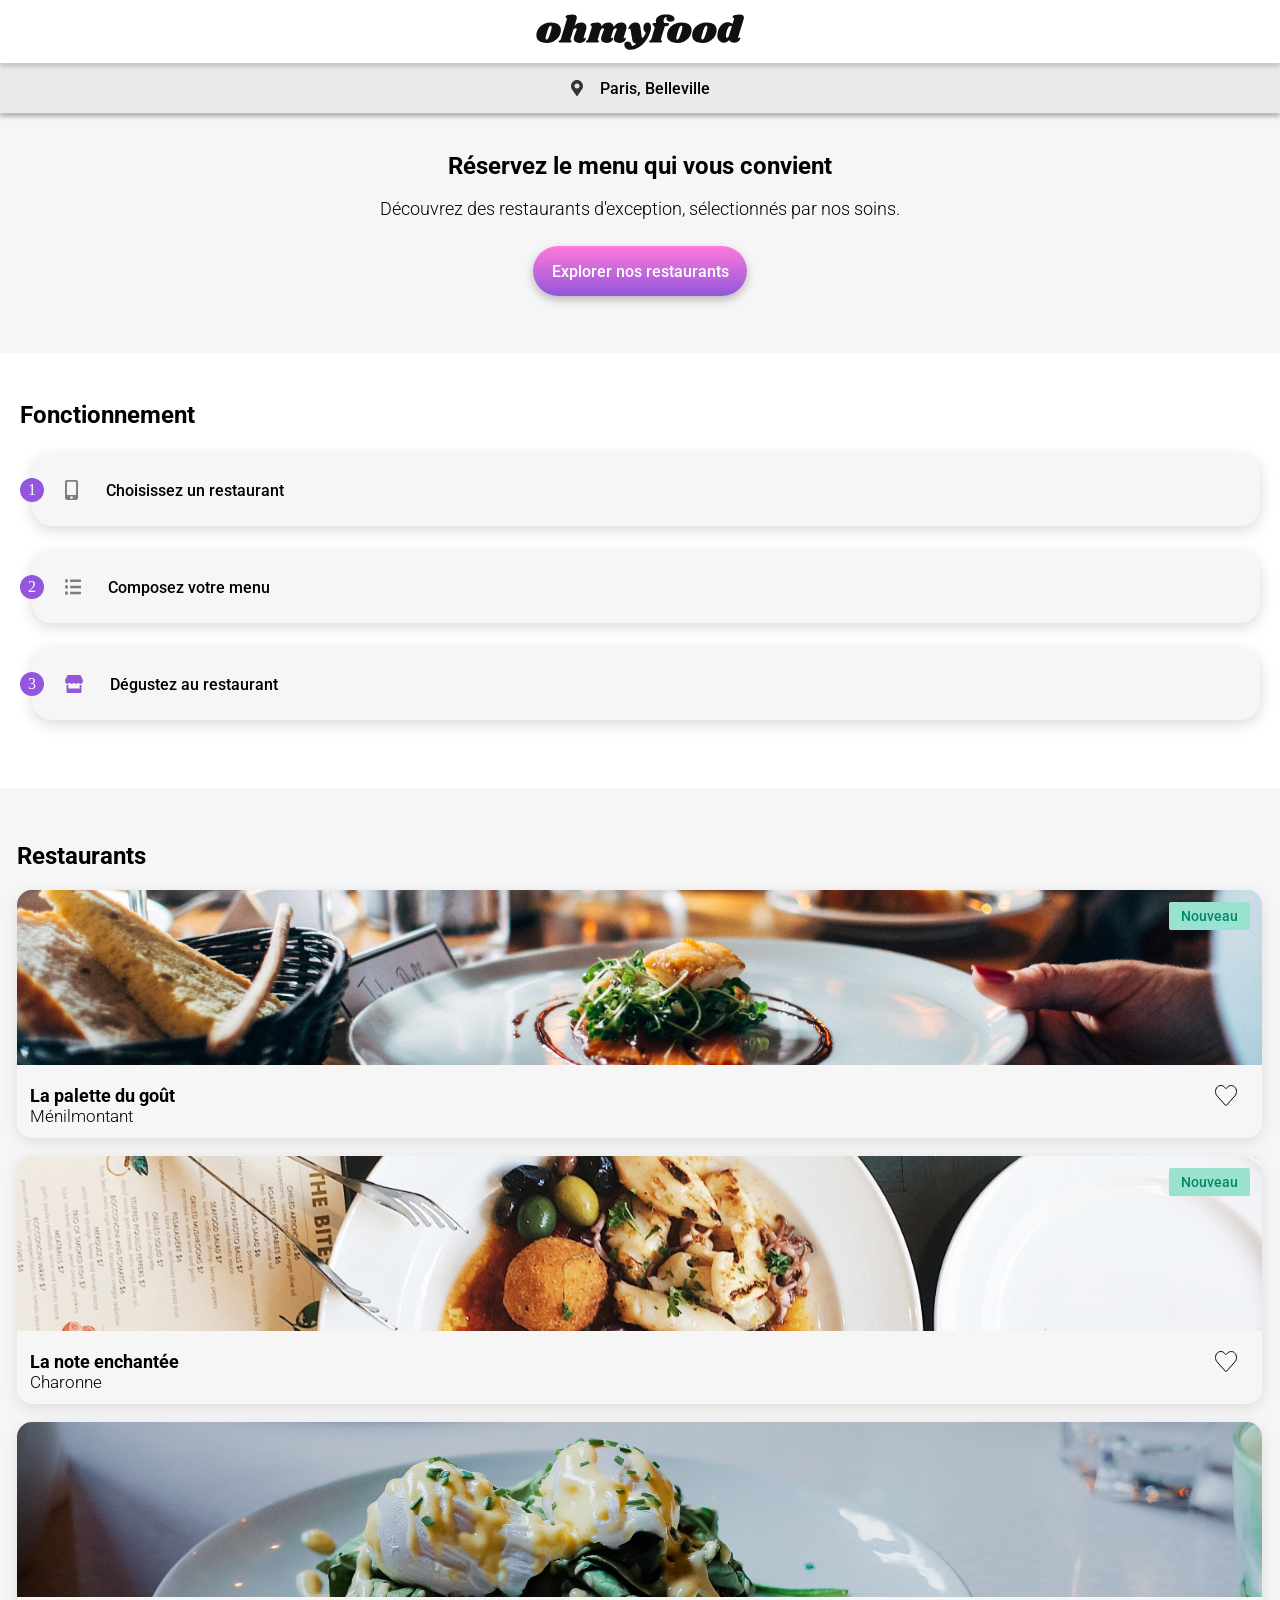
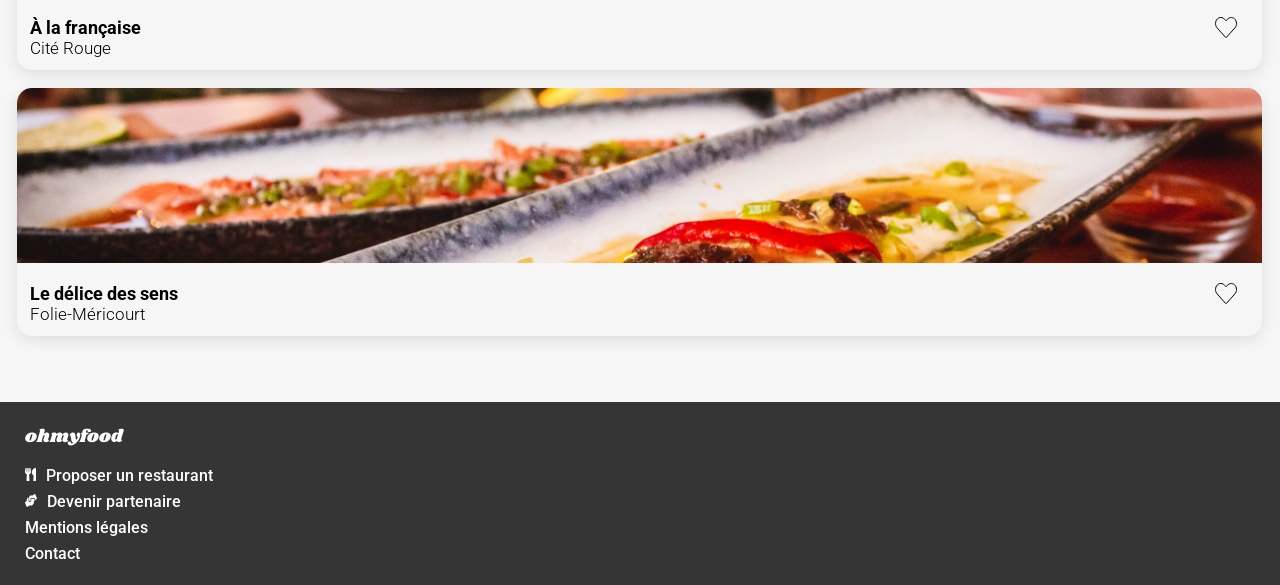
==== index.html @ 3d26aba4 "ajustement animations" ====
<!DOCTYPE html>
<html lang="fr">
    <head>
        <meta charset="UTF-8">
        <meta name="viewport" content="width=device-width, initial-scale=1.0">
        <title>OhMyFood! - Accueil</title>
        <link rel="preconnect" href="https://fonts.googleapis.com">
        <link rel="preconnect" href="https://fonts.gstatic.com" crossorigin>
        <link href="https://fonts.googleapis.com/css2?family=Roboto:ital,wght@0,100..900;1,100..900&family=Shrikhand&display=swap" rel="stylesheet">
        <link rel="stylesheet" href="assets/style.css">
    </head>

    <body>
    <div class="loader--overlay">
        <div class="loader">
            <div class="loader__circle loader__circle--1"></div>
            <div class="loader__circle loader__circle--2"></div>
            <div class="loader__circle loader__circle--3"></div>
            <div class="loader__circle loader__circle--4"></div>
        </div>
    </div>

        <header class="header">
            <img class="header__logo" src="assets/images/logo/ohmyfood@2x.svg" alt="logo du site OhMyFood">
        </header>

    <main>
        <div class="location">
            <img src="assets/images/icones/localisation.svg" alt="Icones de localisation">
            <p class="location__text">Paris, Belleville</p>
        </div>
        <section class="explore-restaurants">
            <h2 class="explore-restaurants__title">Réservez le menu qui vous convient</h2>
            <p class="explore-restaurants__text">Découvrez des restaurants d'exception, sélectionnés par nos soins.</p>
            <button class="btn">Explorer nos restaurants</button>
        </section>
        <section class="operations">
            <h2 class="operations__title">Fonctionnement</h2>
                <div class="operations__step">
                    <div class="operations__number">1</div>
                    <img class="operations__icone" src="assets/images/icones/mobile-screen-button.svg" alt="icones de téléphone">
                    <h3 class="operations__step-title">Choisissez un restaurant</h3>
                </div>
                <div class="operations__step">
                    <div class="operations__number">2</div>
                    <img class="operations__icone" src="assets/images/icones/list-ul.svg" alt="icone de liste">
                    <h3 class="operations__step-title">Composez votre menu</h3>
                </div>
                <div class="operations__step">
                    <div class="operations__number">3</div>
                    <img class="operations__icone" src="assets/images/icones/store.svg" alt="icone de magasin">
                    <h3 class="operations__step-title">Dégustez au restaurant</h3>
                </div>
        </section>
        <section class="selection-restaurants">
            <h2 class="selection-restaurants__title">Restaurants</h2>
            <div class="cards-list">
                <a class="card" href="#">
                    <div class="card__img-wrapper">
                        <img class="card__img" src="assets/images/restaurants/la-palette-du-gout.jpg" alt="image montrant le restaurant la palette du gout">
                        <span class="card__badge">Nouveau</span>
                    </div>
                    <div class="card__content">
                        <div class="card__text">
                            <h3 class="card__title">La palette du goût</h3>
                            <p class="card__place">Ménilmontant</p>
                        </div>
                        <div class="card__heart"></div>
                    </div>
                </a>

                <a class="card" href="#">
                    <div class="card__img-wrapper">
                        <img class="card__img" src="assets/images/restaurants/la-note-enchantee.jpg" alt="image montrant le restaurant la note enchantée">
                        <span class="card__badge">Nouveau</span>
                    </div>
                    <div class="card__content">
                        <div class="card__text">
                            <h3 class="card__title">La note enchantée</h3>
                            <p class="card__place">Charonne</p>
                        </div>
                        <div class="card__heart"></div>
                    </div>
                </a>

                <a class="card" href="#">
                    <div class="card__img-wrapper">
                        <img class="card__img" src="assets/images/restaurants/a-la-francaise.jpg" alt="image montrant le restaurant A la française">
                    </div>
                    <div class="card__content">
                        <div class="card__text">
                            <h3 class="card__title">À la française</h3>
                            <p class="card__place">Cité Rouge</p>
                        </div>
                        <div class="card__heart"></div>
                    </div>
                </a>

                <a class="card" href="#">
                    <div class="card__img-wrapper">
                        <img class="card__img" src="assets/images/restaurants/le-delice-des-sens.jpg" alt="image montrant le restaurant le delice des sens">
                    </div>
                    <div class="card__content">
                        <div class="card__text">
                            <h3 class="card__title">Le délice des sens</h3>
                            <p class="card__place">Folie-Méricourt</p>
                        </div>
                        <div class="card__heart"></div>
                    </div>
                </a>
            </div>
        </section>
    </main>
    <footer class="footer">
            <h2 class="footer__title">ohmyfood</h2>
            <ul class="footer__list">
                <li>
                    <a href="#" class="footer__link"><img class="footer__img" src="assets/images/icones/fork-knife.svg" alt="image de couvert">Proposer un restaurant</a>
                </li>
                <li>
                    <a href="#" class="footer__link"><img class="footer__img" src="assets/images/icones/hands.svg" alt="image d'une poignée de main">Devenir partenaire</a>
                </li>
                <li>
                    <a href="#" class="footer__link">Mentions légales</a>
                </li>
                <li>
                    <a href="mailto:contact@ohmyfood.com" class="footer__link">Contact</a>
                </li>
            </ul>
        </footer>
    </body>
</html>
---- assets/style.css ----
*, *::before, *::after {
  box-sizing: border-box;
}

body, h1, h2, h3, p {
  margin: 0;
}

ul {
  margin: 0;
  padding: 0;
  list-style: none;
}

.header {
  display: flex;
  justify-content: center;
  align-items: center;
  background-color: #FFFFFF;
  height: 63px;
  position: relative;
  z-index: 1;
  box-shadow: 0px 4px 4px 0px rgba(0, 0, 0, 0.15);
}
.header__logo {
  height: 36px;
}

.footer {
  background-color: #353535;
  color: #FFFFFF;
  padding: 22px 0 22px 25px;
}
.footer__title {
  font-family: "Shrikhand", cursive;
  font-size: 18px;
  font-weight: 400;
  padding-bottom: 16px;
}
.footer__list {
  display: flex;
  flex-direction: column;
  gap: 7px;
}
.footer__link {
  font-family: "Roboto", sans-serif;
  font-weight: 500;
  color: white;
  text-decoration: none;
}
.footer__img {
  padding-right: 10px;
}

.loader--overlay {
  display: flex;
  justify-content: center;
  align-items: center;
  position: fixed;
  width: 100%;
  height: 100%;
  animation: hide-loader 1s ease forwards 3s;
  background-color: #FFFFFF;
  z-index: 3;
}

.loader {
  position: relative;
  width: 340px;
  height: 340px;
}
.loader__circle {
  position: absolute;
  top: 50%;
  left: 50%;
  border-radius: 50%;
  border: 4px solid transparent;
}
.loader__circle--1 {
  width: 220px;
  height: 220px;
  border-top-color: #9356DC;
  animation: animation-loader 1.2s linear infinite;
}
.loader__circle--2 {
  width: 190px;
  height: 190px;
  border-top-color: #FF79DA;
  animation: animation-loader 1s linear infinite reverse;
}
.loader__circle--3 {
  width: 170px;
  height: 170px;
  border-top-color: #9356DC;
  animation: animation-loader 1.5s linear infinite;
}
.loader__circle--4 {
  width: 120px;
  height: 120px;
  border-top-color: #FF79DA;
  animation: animation-loader 0.8s linear infinite reverse;
}

@keyframes hide-loader {
  0% {
    opacity: 1;
    visibility: visible;
  }
  100% {
    opacity: 0;
    visibility: hidden;
  }
}
@keyframes animation-loader {
  0% {
    transform: translate(-50%, -50%) rotate(0deg);
  }
  100% {
    transform: translate(-50%, -50%) rotate(360deg);
  }
}
.btn {
  font-family: "Roboto", sans-serif;
  font-weight: 500;
  display: flex;
  align-items: center;
  font-size: 16px;
  height: 50px;
  color: #FFFFFF;
  background: linear-gradient(#FF79DA, #9356DC);
  box-shadow: 0px 4px 10px 0px rgba(0, 0, 0, 0.25);
  border: none;
  border-radius: 30px;
  padding: 0 18.5px 0 18.5px;
  cursor: pointer;
  transition: filter 400ms;
}
.btn:hover {
  filter: brightness(1.1);
  box-shadow: 0px 4px 15px 0px rgba(0, 0, 0, 0.45);
}

.location {
  display: flex;
  justify-content: center;
  align-items: center;
  gap: 17px;
  height: 50px;
  position: relative;
  background-color: #EAEAEA;
  box-shadow: 0px 4px 4px 0px rgba(0, 0, 0, 0.25);
}
.location__text {
  font-family: "Roboto", sans-serif;
  font-weight: 500;
}

.explore-restaurants {
  display: flex;
  flex-direction: column;
  align-items: center;
  padding: 39px 10px 57px;
  gap: 18px;
  background-color: #F6F6F6;
}
.explore-restaurants__title {
  font-family: "Roboto", sans-serif;
  font-weight: 700;
  text-align: center;
}
.explore-restaurants__text {
  font-family: "Roboto", sans-serif;
  font-weight: 300;
  text-align: center;
  font-size: 18px;
  margin-bottom: 9px;
}

.operations {
  display: flex;
  flex-direction: column;
  gap: 25px;
  padding: 48px 20px 68px;
}
.operations__title {
  font-family: "Roboto", sans-serif;
  font-weight: 700;
}
.operations__step {
  display: flex;
  align-items: center;
  position: relative;
  background: #F6F6F6;
  border-radius: 20px;
  height: 72px;
  box-shadow: 0px 4px 15px 0px rgba(0, 0, 0, 0.15);
  margin-left: 12px;
}
.operations__number {
  display: flex;
  justify-content: center;
  align-items: center;
  position: absolute;
  z-index: 1;
  left: -12px;
  background-color: #9356DC;
  color: #FFFFFF;
  border-radius: 50px;
  width: 24px;
  height: 24px;
}
.operations__icone {
  padding: 0 27px 0 33px;
}
.operations__step-title {
  font-family: "Roboto", sans-serif;
  font-weight: 500;
  font-size: 16px;
  padding-right: 10px;
}

.selection-restaurants {
  background-color: #F6F6F6;
  padding: 54px 18px 66px 17px;
}
.selection-restaurants__title {
  font-family: "Roboto", sans-serif;
  font-weight: 700;
  font-size: 24px;
  padding-bottom: 20px;
}

.cards-list {
  display: flex;
  flex-direction: column;
  gap: 18px;
}

.card {
  text-decoration: none;
  color: #000000;
  border-radius: 15px;
  overflow: hidden;
  box-shadow: 0px 4px 15px 0px rgba(0, 0, 0, 0.1);
  transition: filter 400ms;
}
.card:hover {
  filter: brightness(1.1);
  box-shadow: 0px 4px 15px 0px rgba(0, 0, 0, 0.45);
}
.card__img-wrapper {
  position: relative;
}
.card__img {
  width: 100%;
  height: 175px;
  object-fit: cover;
}
.card__badge {
  font-family: "Roboto", sans-serif;
  font-weight: 500;
  position: absolute;
  top: 12px;
  right: 12px;
  background-color: #99E2D0;
  color: #008766;
  padding: 6px 12px;
  border-radius: 2px;
  font-size: 14px;
}
.card__content {
  display: flex;
  justify-content: space-between;
  padding: 16px 25px 12px 13px;
}
.card__title {
  font-family: "Roboto", sans-serif;
  font-weight: 700;
  font-size: 18px;
}
.card__place {
  font-family: "Roboto", sans-serif;
  font-weight: 300;
  font-size: 17px;
}
.card__heart {
  position: relative;
  width: 22px;
  height: 21px;
  cursor: pointer;
}
.card__heart::before, .card__heart::after {
  content: "";
  position: absolute;
  inset: 0;
  transition: opacity 600ms, transform 400ms;
  mask-size: contain;
  mask-repeat: no-repeat;
  -webkit-mask-size: contain;
  -webkit-mask-repeat: no-repeat;
}
.card__heart::before {
  background-color: #000000;
  z-index: 2;
  mask-image: url("images/icones/hearts-empty.svg");
  -webkit-mask-image: url("images/icones/hearts-empty.svg");
}
.card__heart::after {
  background: linear-gradient(#9356DC, #FF79DA);
  opacity: 0;
  z-index: 1;
  transform: scale(0);
  mask-image: url("images/icones/hearts-full.svg");
  -webkit-mask-image: url("images/icones/hearts-full.svg");
}
.card__heart:hover::before {
  opacity: 0;
}
.card__heart:hover::after {
  opacity: 1;
  transform: scale(1);
}

/*# sourceMappingURL=style.css.map */
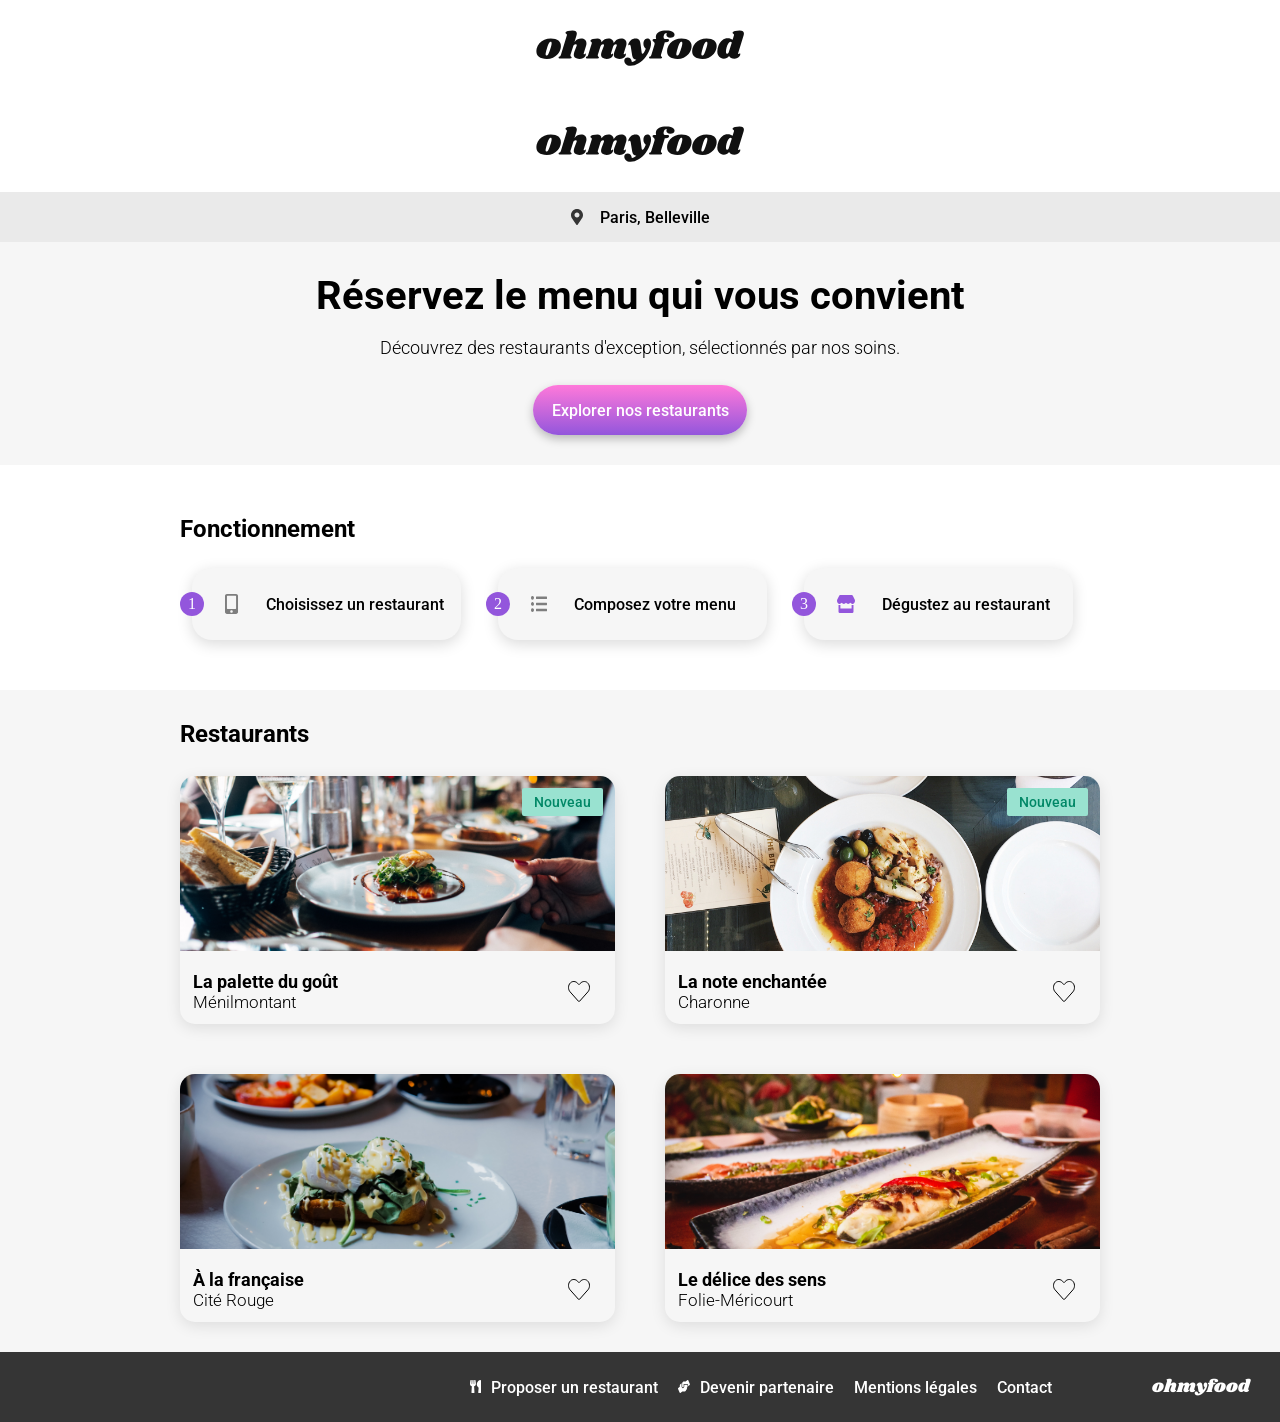
==== commit 67de3cdb: "fusion avec mediaqueries" ====
--- a/index.html
+++ b/index.html
@@ -11,31 +11,39 @@
     </head>
 
     <body>
-    <div class="loader--overlay">
-        <div class="loader">
-            <div class="loader__circle loader__circle--1"></div>
-            <div class="loader__circle loader__circle--2"></div>
-            <div class="loader__circle loader__circle--3"></div>
-            <div class="loader__circle loader__circle--4"></div>
-        </div>
-    </div>
-
+    <div class="contain">
         <header class="header">
             <img class="header__logo" src="assets/images/logo/ohmyfood@2x.svg" alt="logo du site OhMyFood">
         </header>
+    <body>  
+        <div class="loader--overlay">
+            <div class="loader">
+                <div class="loader__circle loader__circle--1"></div>
+                <div class="loader__circle loader__circle--2"></div>
+                <div class="loader__circle loader__circle--3"></div>
+                <div class="loader__circle loader__circle--4"></div>
+            </div>
+        </div>
+
+    <header class="header">
+        <img class="header__logo" src="assets/images/logo/ohmyfood@2x.svg" alt="Logo du site OhMyFood">
+    </header>
 
     <main>
         <div class="location">
             <img src="assets/images/icones/localisation.svg" alt="Icones de localisation">
             <p class="location__text">Paris, Belleville</p>
         </div>
+
         <section class="explore-restaurants">
             <h2 class="explore-restaurants__title">Réservez le menu qui vous convient</h2>
             <p class="explore-restaurants__text">Découvrez des restaurants d'exception, sélectionnés par nos soins.</p>
             <button class="btn">Explorer nos restaurants</button>
         </section>
+
         <section class="operations">
             <h2 class="operations__title">Fonctionnement</h2>
+            <div class="operations__container">
                 <div class="operations__step">
                     <div class="operations__number">1</div>
                     <img class="operations__icone" src="assets/images/icones/mobile-screen-button.svg" alt="icones de téléphone">
@@ -51,10 +59,13 @@
                     <img class="operations__icone" src="assets/images/icones/store.svg" alt="icone de magasin">
                     <h3 class="operations__step-title">Dégustez au restaurant</h3>
                 </div>
+            </div>
         </section>
+
         <section class="selection-restaurants">
             <h2 class="selection-restaurants__title">Restaurants</h2>
             <div class="cards-list">
+
                 <a class="card" href="#">
                     <div class="card__img-wrapper">
                         <img class="card__img" src="assets/images/restaurants/la-palette-du-gout.jpg" alt="image montrant le restaurant la palette du gout">
@@ -108,9 +119,11 @@
                         <div class="card__heart"></div>
                     </div>
                 </a>
+
             </div>
         </section>
     </main>
+
     <footer class="footer">
             <h2 class="footer__title">ohmyfood</h2>
             <ul class="footer__list">
@@ -127,6 +140,7 @@
                     <a href="mailto:contact@ohmyfood.com" class="footer__link">Contact</a>
                 </li>
             </ul>
-        </footer>
+    </footer>
+
     </body>
 </html>
--- a/assets/style.css
+++ b/assets/style.css
@@ -22,6 +22,12 @@
   z-index: 1;
   box-shadow: 0px 4px 4px 0px rgba(0, 0, 0, 0.15);
 }
+@media (min-width: 1024px) {
+  .header {
+    height: 96px;
+    box-shadow: none;
+  }
+}
 .header__logo {
   height: 36px;
 }
@@ -30,6 +36,12 @@
   background-color: #353535;
   color: #FFFFFF;
   padding: 22px 0 22px 25px;
+}
+@media (min-width: 1024px) {
+  .footer {
+    display: flex;
+    align-items: center;
+  }
 }
 .footer__title {
   font-family: "Shrikhand", cursive;
@@ -37,13 +49,26 @@
   font-weight: 400;
   padding-bottom: 16px;
 }
+@media (min-width: 1024px) {
+  .footer__title {
+    padding: 0 30px 0 100px;
+    order: 2;
+  }
+}
 .footer__list {
   display: flex;
   flex-direction: column;
   gap: 7px;
 }
+@media (min-width: 1024px) {
+  .footer__list {
+    flex-direction: row;
+    margin-left: auto;
+    gap: 20px;
+  }
+}
 .footer__link {
-  font-family: "Roboto", sans-serif;
+  font-family: "Roboto", sans-sherif;
   font-weight: 500;
   color: white;
   text-decoration: none;
@@ -120,7 +145,7 @@
   }
 }
 .btn {
-  font-family: "Roboto", sans-serif;
+  font-family: "Roboto", sans-sherif;
   font-weight: 500;
   display: flex;
   align-items: center;
@@ -144,14 +169,21 @@
   display: flex;
   justify-content: center;
   align-items: center;
+  position: relative;
   gap: 17px;
   height: 50px;
-  position: relative;
   background-color: #EAEAEA;
+  position: relative;
   box-shadow: 0px 4px 4px 0px rgba(0, 0, 0, 0.25);
+  height: 50px;
+}
+@media (min-width: 1024px) {
+  .location {
+    box-shadow: none;
+  }
 }
 .location__text {
-  font-family: "Roboto", sans-serif;
+  font-family: "Roboto", sans-sherif;
   font-weight: 500;
 }
 
@@ -163,13 +195,23 @@
   gap: 18px;
   background-color: #F6F6F6;
 }
+@media (min-width: 1024px) {
+  .explore-restaurants {
+    padding: 30px 0;
+  }
+}
 .explore-restaurants__title {
-  font-family: "Roboto", sans-serif;
+  font-family: "Roboto", sans-sherif;
   font-weight: 700;
   text-align: center;
 }
+@media (min-width: 1024px) {
+  .explore-restaurants__title {
+    font-size: 40px;
+  }
+}
 .explore-restaurants__text {
-  font-family: "Roboto", sans-serif;
+  font-family: "Roboto", sans-sherif;
   font-weight: 300;
   text-align: center;
   font-size: 18px;
@@ -182,9 +224,24 @@
   gap: 25px;
   padding: 48px 20px 68px;
 }
+@media (min-width: 1024px) {
+  .operations {
+    padding: 50px 207px 50px 180px;
+  }
+}
 .operations__title {
-  font-family: "Roboto", sans-serif;
+  font-family: "Roboto", sans-sherif;
   font-weight: 700;
+}
+.operations__container {
+  display: flex;
+  flex-direction: column;
+  gap: 25px;
+}
+@media (min-width: 768px) {
+  .operations__container {
+    flex-direction: row;
+  }
 }
 .operations__step {
   display: flex;
@@ -195,6 +252,12 @@
   height: 72px;
   box-shadow: 0px 4px 15px 0px rgba(0, 0, 0, 0.15);
   margin-left: 12px;
+  position: relative;
+}
+@media (min-width: 768px) {
+  .operations__step {
+    flex: 1;
+  }
 }
 .operations__number {
   display: flex;
@@ -213,7 +276,7 @@
   padding: 0 27px 0 33px;
 }
 .operations__step-title {
-  font-family: "Roboto", sans-serif;
+  font-family: "Roboto", sans-sherif;
   font-weight: 500;
   font-size: 16px;
   padding-right: 10px;
@@ -223,17 +286,39 @@
   background-color: #F6F6F6;
   padding: 54px 18px 66px 17px;
 }
+@media (min-width: 1024px) {
+  .selection-restaurants {
+    padding: 30px 180px;
+  }
+}
 .selection-restaurants__title {
-  font-family: "Roboto", sans-serif;
+  font-family: "Roboto", sans-sherif;
   font-weight: 700;
   font-size: 24px;
   padding-bottom: 20px;
 }
+@media (min-width: 1024px) {
+  .selection-restaurants__title {
+    padding-bottom: 28px;
+  }
+}
 
 .cards-list {
   display: flex;
   flex-direction: column;
   gap: 18px;
+}
+@media (min-width: 768px) {
+  .cards-list {
+    flex-wrap: wrap;
+    flex-direction: row;
+  }
+}
+@media (min-width: 1024px) {
+  .cards-list {
+    justify-content: space-between;
+    gap: 50px;
+  }
 }
 
 .card {
@@ -248,6 +333,17 @@
   filter: brightness(1.1);
   box-shadow: 0px 4px 15px 0px rgba(0, 0, 0, 0.45);
 }
+@media (min-width: 768px) {
+  .card {
+    width: calc((100% - 18px) / 2);
+  }
+}
+@media (min-width: 1024px) {
+  .card {
+    max-width: 490px;
+    width: calc((100% - 50px) / 2);
+  }
+}
 .card__img-wrapper {
   position: relative;
 }
@@ -257,7 +353,7 @@
   object-fit: cover;
 }
 .card__badge {
-  font-family: "Roboto", sans-serif;
+  font-family: "Roboto", sans-sherif;
   font-weight: 500;
   position: absolute;
   top: 12px;
@@ -271,15 +367,16 @@
 .card__content {
   display: flex;
   justify-content: space-between;
+  align-items: center;
   padding: 16px 25px 12px 13px;
 }
 .card__title {
-  font-family: "Roboto", sans-serif;
+  font-family: "Roboto", sans-sherif;
   font-weight: 700;
   font-size: 18px;
 }
 .card__place {
-  font-family: "Roboto", sans-serif;
+  font-family: "Roboto", sans-sherif;
   font-weight: 300;
   font-size: 17px;
 }
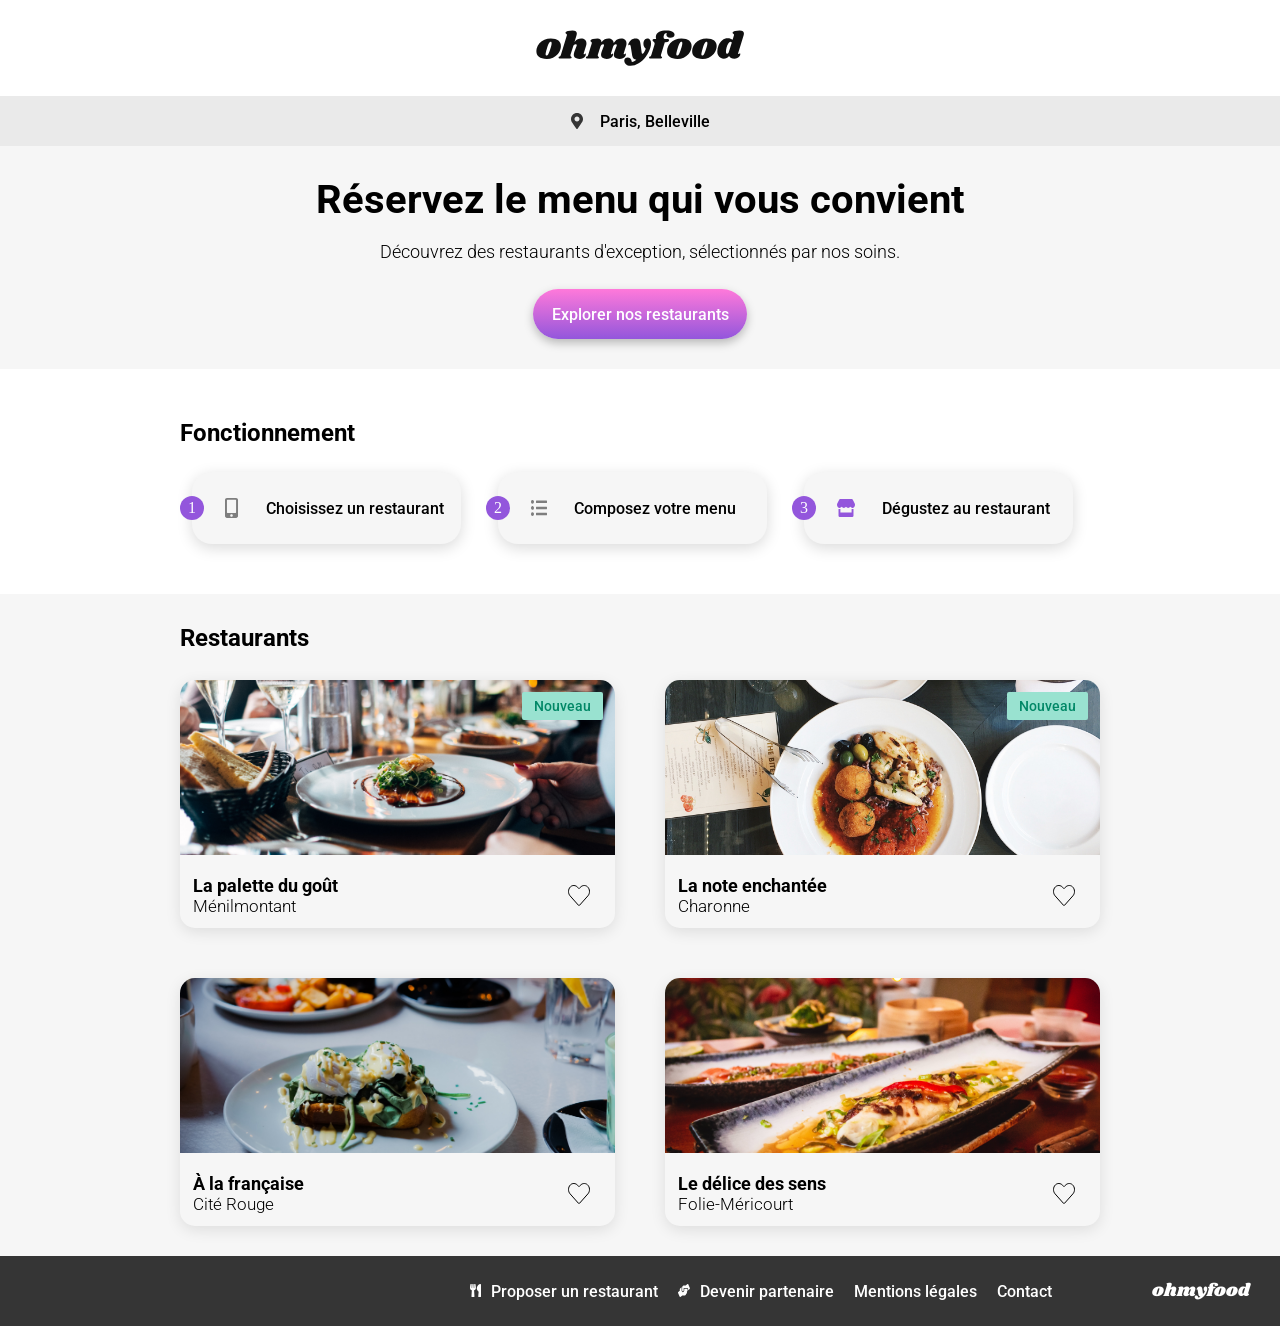
==== commit 9fb9b6f2: "correction petite erreur sur index.html" ====
--- a/index.html
+++ b/index.html
@@ -9,12 +9,7 @@
         <link href="https://fonts.googleapis.com/css2?family=Roboto:ital,wght@0,100..900;1,100..900&family=Shrikhand&display=swap" rel="stylesheet">
         <link rel="stylesheet" href="assets/style.css">
     </head>
-
-    <body>
-    <div class="contain">
-        <header class="header">
-            <img class="header__logo" src="assets/images/logo/ohmyfood@2x.svg" alt="logo du site OhMyFood">
-        </header>
+                
     <body>  
         <div class="loader--overlay">
             <div class="loader">
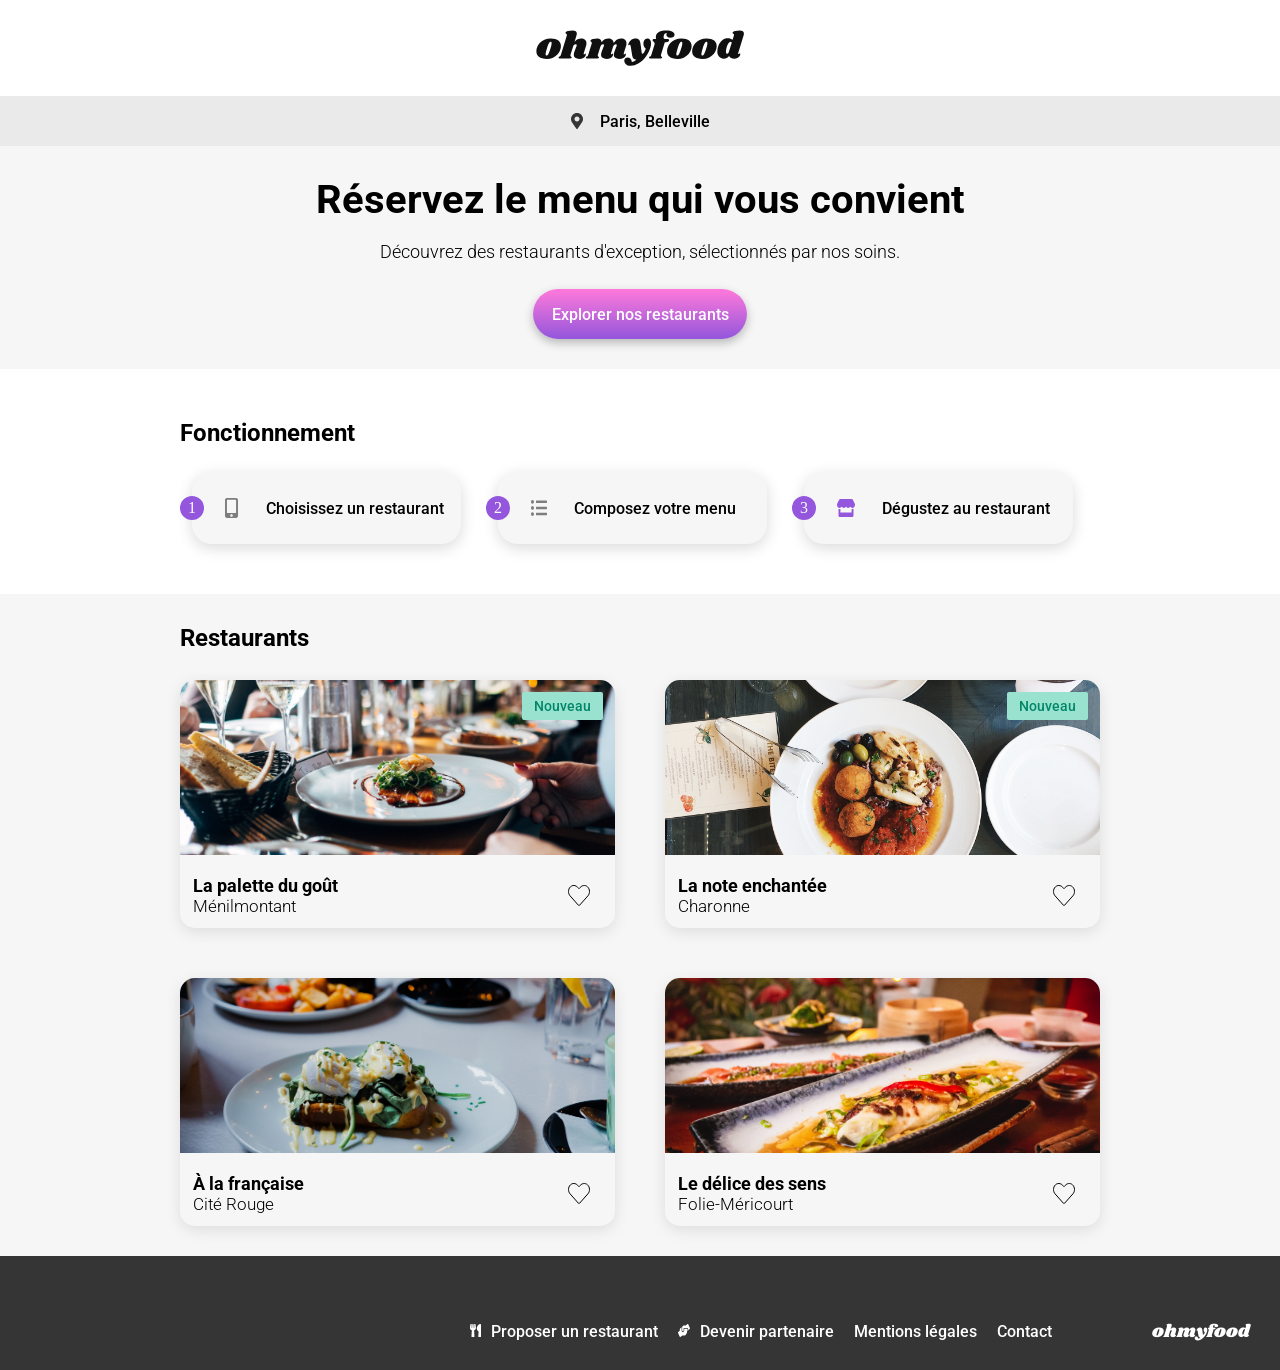
==== commit 4977bcff: "avancement de la page" ====
--- a/index.html
+++ b/index.html
@@ -10,7 +10,8 @@
         <link rel="stylesheet" href="assets/style.css">
     </head>
                 
-    <body>  
+    <body>
+
         <div class="loader--overlay">
             <div class="loader">
                 <div class="loader__circle loader__circle--1"></div>
@@ -61,7 +62,7 @@
             <h2 class="selection-restaurants__title">Restaurants</h2>
             <div class="cards-list">
 
-                <a class="card" href="#">
+                <a class="card" href="restaurants/la-palette-du-gout.html">
                     <div class="card__img-wrapper">
                         <img class="card__img" src="assets/images/restaurants/la-palette-du-gout.jpg" alt="image montrant le restaurant la palette du gout">
                         <span class="card__badge">Nouveau</span>
--- a/assets/style.css
+++ b/assets/style.css
@@ -41,6 +41,8 @@
   .footer {
     display: flex;
     align-items: center;
+    height: 114px;
+    padding: 67px 0 30px;
   }
 }
 .footer__title {
@@ -68,7 +70,7 @@
   }
 }
 .footer__link {
-  font-family: "Roboto", sans-sherif;
+  font-family: "Roboto", sans-serif;
   font-weight: 500;
   color: white;
   text-decoration: none;
@@ -145,7 +147,7 @@
   }
 }
 .btn {
-  font-family: "Roboto", sans-sherif;
+  font-family: "Roboto", sans-serif;
   font-weight: 500;
   display: flex;
   align-items: center;
@@ -165,6 +167,11 @@
   box-shadow: 0px 4px 15px 0px rgba(0, 0, 0, 0.45);
 }
 
+.back {
+  position: absolute;
+  left: 17px;
+}
+
 .location {
   display: flex;
   justify-content: center;
@@ -173,9 +180,7 @@
   gap: 17px;
   height: 50px;
   background-color: #EAEAEA;
-  position: relative;
   box-shadow: 0px 4px 4px 0px rgba(0, 0, 0, 0.25);
-  height: 50px;
 }
 @media (min-width: 1024px) {
   .location {
@@ -183,7 +188,7 @@
   }
 }
 .location__text {
-  font-family: "Roboto", sans-sherif;
+  font-family: "Roboto", sans-serif;
   font-weight: 500;
 }
 
@@ -201,7 +206,7 @@
   }
 }
 .explore-restaurants__title {
-  font-family: "Roboto", sans-sherif;
+  font-family: "Roboto", sans-serif;
   font-weight: 700;
   text-align: center;
 }
@@ -211,7 +216,7 @@
   }
 }
 .explore-restaurants__text {
-  font-family: "Roboto", sans-sherif;
+  font-family: "Roboto", sans-serif;
   font-weight: 300;
   text-align: center;
   font-size: 18px;
@@ -230,7 +235,7 @@
   }
 }
 .operations__title {
-  font-family: "Roboto", sans-sherif;
+  font-family: "Roboto", sans-serif;
   font-weight: 700;
 }
 .operations__container {
@@ -252,7 +257,6 @@
   height: 72px;
   box-shadow: 0px 4px 15px 0px rgba(0, 0, 0, 0.15);
   margin-left: 12px;
-  position: relative;
 }
 @media (min-width: 768px) {
   .operations__step {
@@ -276,7 +280,7 @@
   padding: 0 27px 0 33px;
 }
 .operations__step-title {
-  font-family: "Roboto", sans-sherif;
+  font-family: "Roboto", sans-serif;
   font-weight: 500;
   font-size: 16px;
   padding-right: 10px;
@@ -292,7 +296,7 @@
   }
 }
 .selection-restaurants__title {
-  font-family: "Roboto", sans-sherif;
+  font-family: "Roboto", sans-serif;
   font-weight: 700;
   font-size: 24px;
   padding-bottom: 20px;
@@ -353,7 +357,7 @@
   object-fit: cover;
 }
 .card__badge {
-  font-family: "Roboto", sans-sherif;
+  font-family: "Roboto", sans-serif;
   font-weight: 500;
   position: absolute;
   top: 12px;
@@ -371,12 +375,12 @@
   padding: 16px 25px 12px 13px;
 }
 .card__title {
-  font-family: "Roboto", sans-sherif;
+  font-family: "Roboto", sans-serif;
   font-weight: 700;
   font-size: 18px;
 }
 .card__place {
-  font-family: "Roboto", sans-sherif;
+  font-family: "Roboto", sans-serif;
   font-weight: 300;
   font-size: 17px;
 }
@@ -418,4 +422,71 @@
   transform: scale(1);
 }
 
+.menu {
+  display: flex;
+  flex-direction: column;
+  gap: 40px;
+  padding: 32px 13px 0;
+  background-color: #F6F6F6;
+  position: relative;
+  top: 234px;
+  border-top-left-radius: 50px;
+  border-top-right-radius: 50px;
+}
+
+.hero__image {
+  width: 100%;
+  height: 275px;
+  object-fit: cover;
+  position: absolute;
+}
+
+.menu__header {
+  display: flex;
+  justify-content: space-around;
+  align-items: center;
+}
+.menu__title {
+  font-family: "Shrikhand", cursive;
+  font-size: 28px;
+  font-weight: 400;
+}
+.menu__heart {
+  position: relative;
+  width: 22px;
+  height: 21px;
+  cursor: pointer;
+}
+.menu__heart::before, .menu__heart::after {
+  content: "";
+  position: absolute;
+  inset: 0;
+  transition: opacity 600ms, transform 400ms;
+  mask-size: contain;
+  mask-repeat: no-repeat;
+  -webkit-mask-size: contain;
+  -webkit-mask-repeat: no-repeat;
+}
+.menu__heart::before {
+  background-color: #000000;
+  z-index: 2;
+  mask-image: url("images/icones/hearts-empty.svg");
+  -webkit-mask-image: url("images/icones/hearts-empty.svg");
+}
+.menu__heart::after {
+  background: linear-gradient(#9356DC, #FF79DA);
+  opacity: 0;
+  z-index: 1;
+  transform: scale(0);
+  mask-image: url("images/icones/hearts-full.svg");
+  -webkit-mask-image: url("images/icones/hearts-full.svg");
+}
+.menu__heart:hover::before {
+  opacity: 0;
+}
+.menu__heart:hover::after {
+  opacity: 1;
+  transform: scale(1);
+}
+
 /*# sourceMappingURL=style.css.map */
